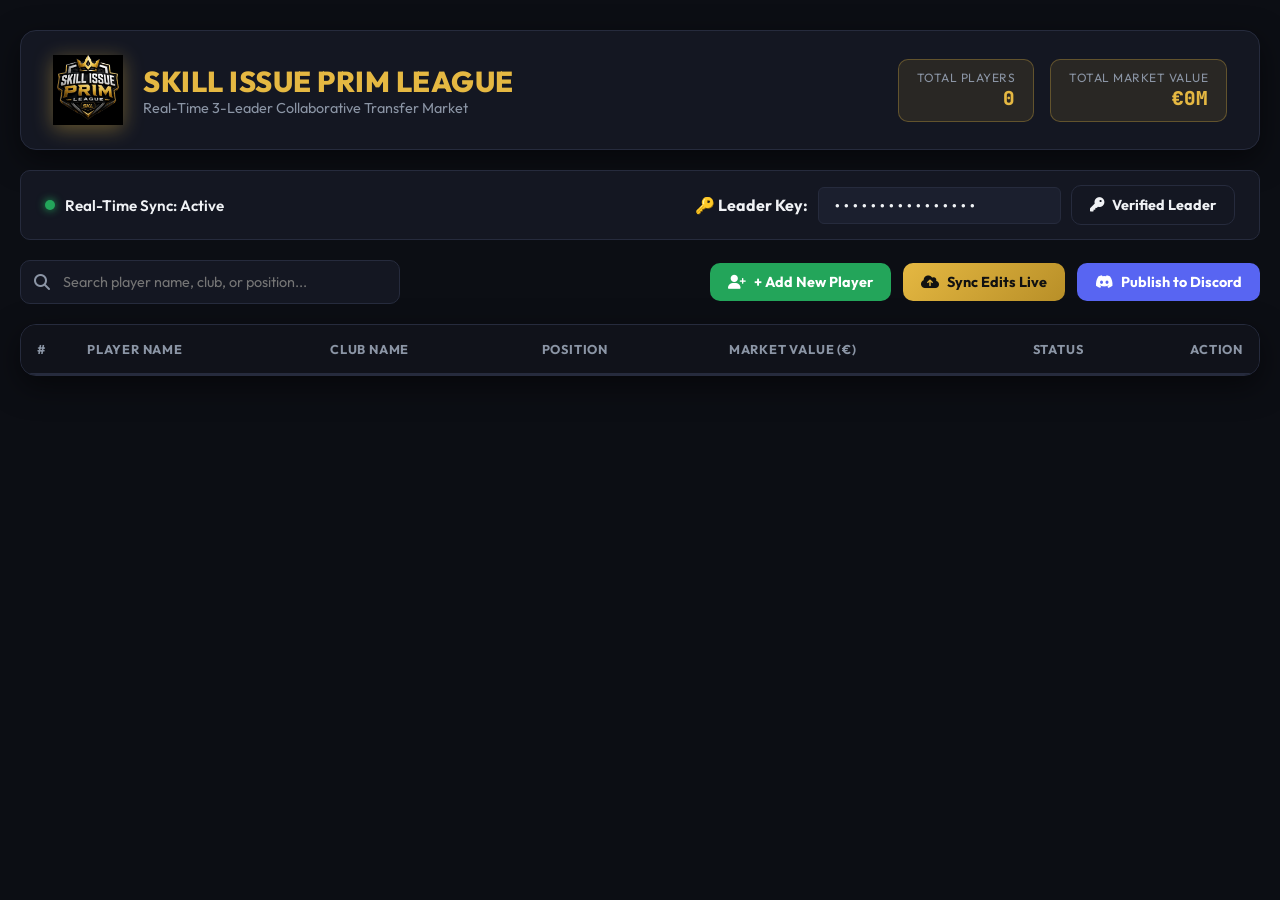
==== players_market.html @ 6f7af4c0 "Deploy Haxball League Server" ====
<!DOCTYPE html>
<html lang="en">
<head>
    <meta charset="UTF-8">
    <meta name="viewport" content="width=device-width, initial-scale=1.0">
    <title>Skill Issue Prim League - Dynamic Transfer Market (Realtime Collaborative)</title>
    <link href="https://fonts.googleapis.com/css2?family=Outfit:wght@300;400;500;600;700;800&family=JetBrains+Mono:wght@400;600&display=swap" rel="stylesheet">
    <link rel="stylesheet" href="https://cdnjs.cloudflare.com/ajax/libs/font-awesome/6.4.0/css/all.min.css">
    <style>
        :root {
            --bg-dark: #0c0e14;
            --bg-card: #141722;
            --bg-input: #1b1f2e;
            --accent-gold: #e5b842;
            --accent-gold-dark: #b88f28;
            --accent-blue: #5865f2;
            --text-main: #f0f2f5;
            --text-muted: #8b95a5;
            --border-color: #262b3d;
            --radius-md: 10px;
            --radius-lg: 16px;
            --font-sans: 'Outfit', sans-serif;
            --font-mono: 'JetBrains Mono', monospace;
        }

        * { box-sizing: border-box; margin: 0; padding: 0; }

        body {
            font-family: var(--font-sans);
            background-color: var(--bg-dark);
            color: var(--text-main);
            min-height: 100vh;
            padding: 30px 20px;
            display: flex;
            flex-direction: column;
            align-items: center;
        }

        .container {
            width: 100%;
            max-width: 1380px;
        }

        /* Header with Logo */
        header {
            display: flex;
            align-items: center;
            justify-content: space-between;
            background: var(--bg-card);
            padding: 24px 32px;
            border-radius: var(--radius-lg);
            border: 1px solid var(--border-color);
            margin-bottom: 20px;
            box-shadow: 0 10px 30px rgba(0,0,0,0.5);
        }

        .brand-box {
            display: flex;
            align-items: center;
            gap: 20px;
        }

        .brand-logo {
            width: 70px;
            height: 70px;
            object-fit: contain;
            filter: drop-shadow(0 4px 10px rgba(229, 184, 66, 0.4));
        }

        .brand-title h1 {
            font-size: 1.8rem;
            font-weight: 800;
            color: var(--accent-gold);
            letter-spacing: 0.5px;
        }

        .brand-title p {
            color: var(--text-muted);
            font-size: 0.9rem;
        }

        .stats-summary {
            display: flex;
            gap: 16px;
        }

        .stat-pill {
            background: rgba(229, 184, 66, 0.1);
            border: 1px solid rgba(229, 184, 66, 0.3);
            padding: 10px 18px;
            border-radius: var(--radius-md);
            text-align: right;
        }

        .stat-pill .label {
            font-size: 0.75rem;
            color: var(--text-muted);
            text-transform: uppercase;
            letter-spacing: 0.5px;
        }

        .stat-pill .value {
            font-size: 1.2rem;
            font-weight: 800;
            color: var(--accent-gold);
            font-family: var(--font-mono);
        }

        /* Leader Authentication Bar */
        .leader-auth-bar {
            background: var(--bg-card);
            border: 1px solid var(--border-color);
            border-radius: var(--radius-md);
            padding: 14px 24px;
            margin-bottom: 20px;
            display: flex;
            align-items: center;
            justify-content: space-between;
            gap: 16px;
        }

        .auth-status {
            display: flex;
            align-items: center;
            gap: 10px;
            font-weight: 600;
            font-size: 0.95rem;
        }

        .status-dot {
            width: 10px;
            height: 10px;
            border-radius: 50%;
            background: #23a55a;
            box-shadow: 0 0 8px #23a55a;
        }

        .passcode-input-box {
            display: flex;
            align-items: center;
            gap: 10px;
        }

        .passcode-input-box input {
            background: var(--bg-input);
            border: 1px solid var(--border-color);
            padding: 8px 14px;
            border-radius: 6px;
            color: var(--text-main);
            font-family: var(--font-mono);
            font-size: 0.9rem;
        }

        /* Action Toolbar */
        .toolbar {
            display: flex;
            justify-content: space-between;
            align-items: center;
            margin-bottom: 20px;
            gap: 16px;
            flex-wrap: wrap;
        }

        .search-box {
            position: relative;
            flex: 1;
            max-width: 380px;
        }

        .search-box i {
            position: absolute;
            left: 14px;
            top: 50%;
            transform: translateY(-50%);
            color: var(--text-muted);
        }

        .search-box input {
            width: 100%;
            padding: 12px 14px 12px 42px;
            background: var(--bg-card);
            border: 1px solid var(--border-color);
            border-radius: var(--radius-md);
            color: var(--text-main);
            font-family: inherit;
            font-size: 0.9rem;
        }

        .btn-group {
            display: flex;
            gap: 12px;
        }

        .btn {
            display: inline-flex;
            align-items: center;
            gap: 8px;
            padding: 10px 18px;
            border-radius: var(--radius-md);
            font-family: inherit;
            font-weight: 700;
            font-size: 0.9rem;
            cursor: pointer;
            border: none;
            transition: all 0.2s ease;
        }

        .btn-gold {
            background: linear-gradient(135deg, var(--accent-gold), var(--accent-gold-dark));
            color: #111;
        }

        .btn-gold:hover {
            transform: translateY(-2px);
            box-shadow: 0 6px 16px rgba(229, 184, 66, 0.3);
        }

        .btn-green {
            background: #23a55a;
            color: #ffffff;
        }

        .btn-green:hover {
            background: #1b8547;
            transform: translateY(-2px);
        }

        .btn-blue {
            background: var(--accent-blue);
            color: #ffffff;
        }

        .btn-blue:hover {
            background: #4752c4;
            transform: translateY(-2px);
        }

        .btn-danger-sm {
            background: rgba(242, 63, 67, 0.15);
            color: #f23f43;
            border: 1px solid #f23f43;
            padding: 6px 10px;
            font-size: 0.8rem;
            border-radius: 6px;
        }

        .btn-danger-sm:hover {
            background: #f23f43;
            color: #ffffff;
        }

        .btn-outline {
            background: transparent;
            border: 1px solid var(--border-color);
            color: var(--text-main);
        }

        /* Table Card */
        .table-card {
            background: var(--bg-card);
            border-radius: var(--radius-lg);
            border: 1px solid var(--border-color);
            box-shadow: 0 10px 30px rgba(0,0,0,0.5);
            overflow: hidden;
        }

        .table-responsive {
            overflow-x: auto;
        }

        table {
            width: 100%;
            border-collapse: collapse;
            font-size: 0.95rem;
        }

        th {
            background: #10121a;
            color: var(--text-muted);
            font-size: 0.8rem;
            text-transform: uppercase;
            letter-spacing: 0.8px;
            padding: 16px;
            text-align: left;
            border-bottom: 2px solid var(--border-color);
        }

        td {
            padding: 12px 16px;
            border-bottom: 1px solid var(--border-color);
            vertical-align: middle;
        }

        tr:hover {
            background: rgba(255, 255, 255, 0.02);
        }

        .player-num {
            font-weight: 800;
            color: var(--text-muted);
            font-family: var(--font-mono);
            width: 40px;
        }

        /* Editable Inputs */
        input.table-input, select.table-select {
            width: 100%;
            background: var(--bg-input);
            border: 1px solid var(--border-color);
            padding: 8px 12px;
            border-radius: 6px;
            color: var(--text-main);
            font-family: inherit;
            font-size: 0.9rem;
            transition: all 0.2s ease;
        }

        input.table-input:focus, select.table-select:focus {
            outline: none;
            border-color: var(--accent-gold);
            background: #23283b;
        }

        .price-input-wrapper {
            position: relative;
            display: flex;
            align-items: center;
        }

        .price-currency {
            position: absolute;
            left: 10px;
            color: var(--accent-gold);
            font-weight: 700;
            font-family: var(--font-mono);
        }

        .price-input-wrapper input {
            padding-left: 24px;
            font-family: var(--font-mono);
            font-weight: 600;
            color: var(--accent-gold);
        }

        /* Footer Toast */
        .toast {
            position: fixed;
            bottom: 30px;
            right: 30px;
            background: #23a55a;
            color: #ffffff;
            padding: 12px 24px;
            border-radius: var(--radius-md);
            font-weight: 600;
            box-shadow: 0 10px 20px rgba(0,0,0,0.4);
            display: flex;
            align-items: center;
            gap: 10px;
            transition: all 0.3s ease;
            z-index: 1000;
        }

        .toast.hidden { opacity: 0; transform: translateY(20px); pointer-events: none; }
    </style>
</head>
<body>
    <div class="container">
        <!-- Header -->
        <header>
            <div class="brand-box">
                <img src="logo.png" alt="Skill Issue Prim League Logo" class="brand-logo">
                <div class="brand-title">
                    <h1>SKILL ISSUE PRIM LEAGUE</h1>
                    <p>Real-Time 3-Leader Collaborative Transfer Market</p>
                </div>
            </div>
            <div class="stats-summary">
                <div class="stat-pill">
                    <div class="label">Total Players</div>
                    <div class="value" id="total-players-count">0</div>
                </div>
                <div class="stat-pill">
                    <div class="label">Total Market Value</div>
                    <div class="value" id="total-market-value">€0M</div>
                </div>
            </div>
        </header>

        <!-- Leader Auth Bar -->
        <div class="leader-auth-bar">
            <div class="auth-status">
                <span class="status-dot"></span>
                <span>Real-Time Sync: Active</span>
            </div>
            <div class="passcode-input-box">
                <label for="leader-passcode"><strong>🔑 Leader Key:</strong></label>
                <input type="password" id="leader-passcode" value="PRIM-LEADER-2026">
                <button class="btn btn-outline" id="unlock-btn"><i class="fa-solid fa-key"></i> Verified Leader</button>
            </div>
        </div>

        <!-- Toolbar -->
        <div class="toolbar">
            <div class="search-box">
                <i class="fa-solid fa-magnifying-glass"></i>
                <input type="text" id="search-input" placeholder="Search player name, club, or position...">
            </div>
            <div class="btn-group">
                <button class="btn btn-green" id="add-player-btn">
                    <i class="fa-solid fa-user-plus"></i> + Add New Player
                </button>
                <button class="btn btn-gold" id="save-sync-btn">
                    <i class="fa-solid fa-cloud-arrow-up"></i> Sync Edits Live
                </button>
                <button class="btn btn-blue" id="discord-publish-btn">
                    <i class="fa-brands fa-discord"></i> Publish to Discord
                </button>
            </div>
        </div>

        <!-- Table Card -->
        <div class="table-card">
            <div class="table-responsive">
                <table>
                    <thead>
                        <tr>
                            <th style="width: 50px;">#</th>
                            <th>Player Name</th>
                            <th>Club Name</th>
                            <th>Position</th>
                            <th>Market Value (€)</th>
                            <th>Status</th>
                            <th style="width: 60px;">Action</th>
                        </tr>
                    </thead>
                    <tbody id="player-table-body">
                        <!-- Dynamic player rows -->
                    </tbody>
                </table>
            </div>
        </div>
    </div>

    <!-- Notification Toast -->
    <div id="toast" class="toast hidden">
        <i class="fa-solid fa-circle-check"></i> <span id="toast-msg">Data synced live for all leaders!</span>
    </div>

    <script>
        let players = [];
        let isFocusedOnInput = false;

        async function fetchSharedPlayers() {
            if (isFocusedOnInput) return; // Don't interrupt active typing

            try {
                const res = await fetch('/api/players');
                if (res.ok) {
                    const data = await res.json();
                    if (data && data.length > 0) {
                        players = data;
                        renderTable(document.getElementById("search-input").value);
                    }
                }
            } catch (err) {
                console.log("Realtime fetch info:", err);
            }
        }

        function renderTable(filterQuery = "") {
            const tbody = document.getElementById("player-table-body");
            tbody.innerHTML = "";

            let totalValue = 0;
            const filtered = players.filter(p => 
                (p.name || "").toLowerCase().includes(filterQuery.toLowerCase()) ||
                (p.club || "").toLowerCase().includes(filterQuery.toLowerCase()) ||
                (p.pos || "").toLowerCase().includes(filterQuery.toLowerCase())
            );

            filtered.forEach((p, index) => {
                totalValue += Number(p.price) || 0;
                p.num = index + 1; // Re-index dynamically
                const tr = document.createElement("tr");
                tr.innerHTML = `
                    <td class="player-num">${p.num}</td>
                    <td>
                        <input type="text" class="table-input" value="${p.name || ''}" onfocus="isFocusedOnInput=true" onblur="isFocusedOnInput=false" onchange="updatePlayer(${p.id}, 'name', this.value)">
                    </td>
                    <td>
                        <input type="text" class="table-input" value="${p.club || 'Free Agent'}" onfocus="isFocusedOnInput=true" onblur="isFocusedOnInput=false" onchange="updatePlayer(${p.id}, 'club', this.value)">
                    </td>
                    <td>
                        <select class="table-select" onchange="updatePlayer(${p.id}, 'pos', this.value)">
                            <option value="GK" ${p.pos === 'GK' ? 'selected' : ''}>GK - Goalkeeper</option>
                            <option value="CB" ${p.pos === 'CB' ? 'selected' : ''}>CB - Defender</option>
                            <option value="DM" ${p.pos === 'DM' ? 'selected' : ''}>DM - Midfielder</option>
                            <option value="CM" ${p.pos === 'CM' ? 'selected' : ''}>CM - Playmaker</option>
                            <option value="ST" ${p.pos === 'ST' ? 'selected' : ''}>ST - Striker</option>
                        </select>
                    </td>
                    <td>
                        <div class="price-input-wrapper">
                            <span class="price-currency">€</span>
                            <input type="number" class="table-input" value="${p.price || 0}" min="0" step="500000" onfocus="isFocusedOnInput=true" onblur="isFocusedOnInput=false" onchange="updatePlayer(${p.id}, 'price', this.value)">
                        </div>
                    </td>
                    <td>
                        <select class="table-select" onchange="updatePlayer(${p.id}, 'status', this.value)">
                            <option value="Signed" ${p.status === 'Signed' ? 'selected' : ''}>Signed</option>
                            <option value="Free Agent" ${p.status === 'Free Agent' ? 'selected' : ''}>Free Agent</option>
                        </select>
                    </td>
                    <td>
                        <button class="btn btn-danger-sm" onclick="removePlayer(${p.id})"><i class="fa-solid fa-trash"></i></button>
                    </td>
                `;
                tbody.appendChild(tr);
            });

            document.getElementById("total-players-count").textContent = players.length;
            document.getElementById("total-market-value").textContent = "€" + (totalValue / 1000000).toFixed(1) + "M";
        }

        async function updatePlayer(id, key, val) {
            const p = players.find(x => x.id === id);
            if (p) {
                p[key] = key === 'price' ? Number(val) : val;
                if (key === 'club') {
                    p.status = val.toLowerCase().includes("free") ? "Free Agent" : "Signed";
                }
                await syncToBackend();
            }
        }

        async function addNewPlayer() {
            const newId = players.length > 0 ? Math.max(...players.map(p => p.id || 0)) + 1 : 1;
            const newPlayer = {
                id: newId,
                num: players.length + 1,
                name: `New Player ${players.length + 1}`,
                club: "Free Agent",
                pos: "CM",
                price: 5000000,
                status: "Free Agent"
            };
            players.push(newPlayer);
            renderTable(document.getElementById("search-input").value);
            await syncToBackend();
            showToast(`Added Player #${players.length}! Total players: ${players.length}`);
        }

        async function removePlayer(id) {
            if (confirm("Are you sure you want to remove this player?")) {
                players = players.filter(p => p.id !== id);
                renderTable(document.getElementById("search-input").value);
                await syncToBackend();
                showToast("Player removed!");
            }
        }

        async function syncToBackend() {
            const passcode = document.getElementById("leader-passcode").value;
            try {
                const res = await fetch('/api/players/update', {
                    method: 'POST',
                    headers: { 'Content-Type': 'application/json' },
                    body: JSON.stringify({ passcode, players })
                });

                if (res.ok) {
                    showToast("⚡ Real-time edit synced for all 3 Leaders!");
                } else {
                    const err = await res.json();
                    showToast("⚠️ " + (err.error || "Invalid Passcode"));
                }
            } catch (err) {
                console.log("Error syncing:", err);
            }
        }

        document.getElementById("add-player-btn").addEventListener("click", addNewPlayer);
        document.getElementById("search-input").addEventListener("input", (e) => renderTable(e.target.value));
        document.getElementById("save-sync-btn").addEventListener("click", syncToBackend);
        document.getElementById("discord-publish-btn").addEventListener("click", () => {
            showToast("🚀 Roster updated! Type !market in Discord to print!");
        });

        function showToast(msg) {
            const toast = document.getElementById("toast");
            document.getElementById("toast-msg").textContent = msg;
            toast.classList.remove("hidden");
            setTimeout(() => toast.classList.add("hidden"), 3500);
        }

        fetchSharedPlayers();
        setInterval(fetchSharedPlayers, 1500);
    </script>
</body>
</html>
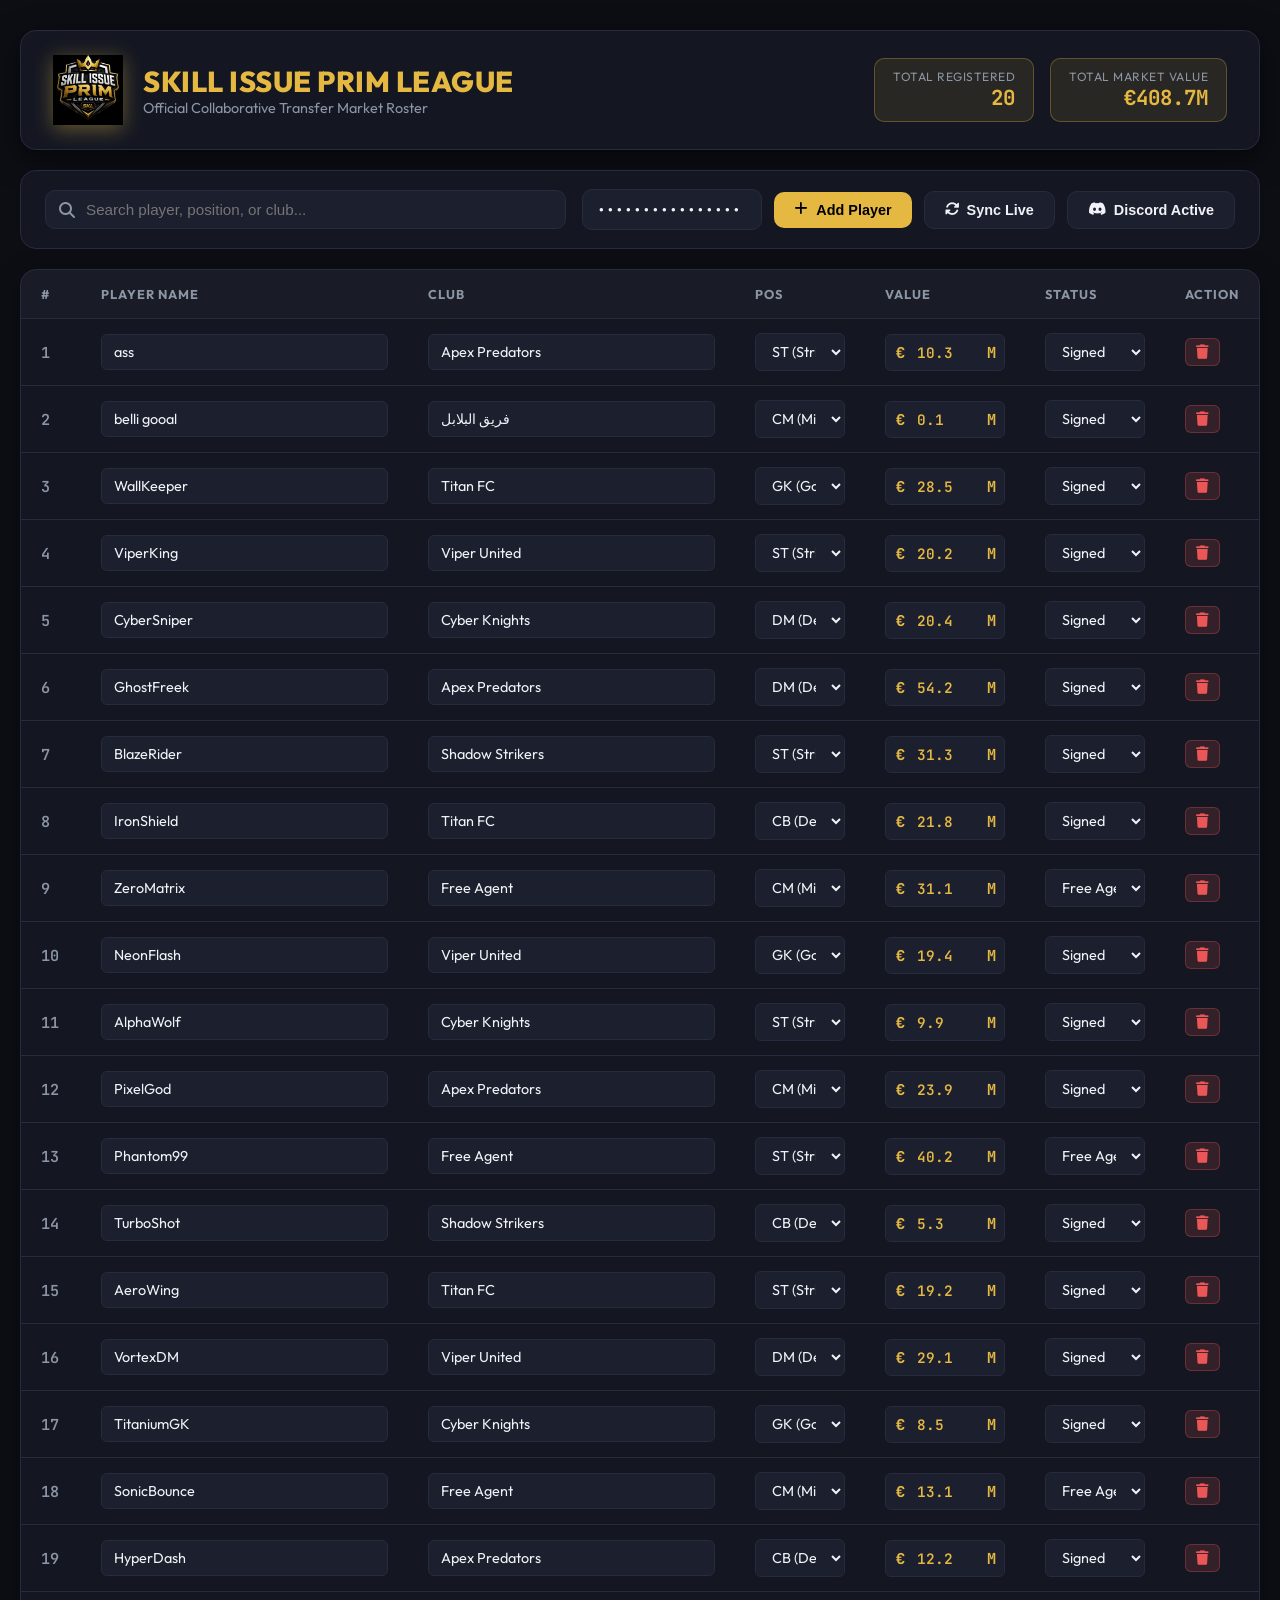
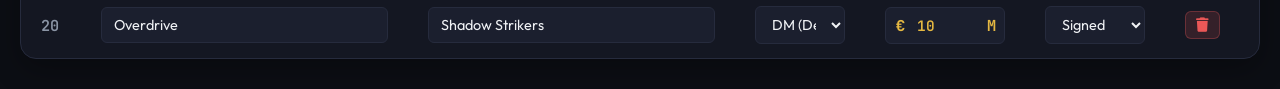
==== commit ab9bb102: "Connect HTML market page to shared_market.json database and sync with Discord" ====
--- a/players_market.html
+++ b/players_market.html
@@ -100,62 +100,21 @@
         }
 
         .stat-pill .value {
-            font-size: 1.2rem;
-            font-weight: 800;
+            font-size: 1.3rem;
+            font-weight: 700;
             color: var(--accent-gold);
             font-family: var(--font-mono);
         }
 
-        /* Leader Authentication Bar */
-        .leader-auth-bar {
+        /* Control Panel */
+        .controls-bar {
+            display: flex;
+            justify-content: space-between;
+            align-items: center;
             background: var(--bg-card);
-            border: 1px solid var(--border-color);
-            border-radius: var(--radius-md);
-            padding: 14px 24px;
-            margin-bottom: 20px;
-            display: flex;
-            align-items: center;
-            justify-content: space-between;
-            gap: 16px;
-        }
-
-        .auth-status {
-            display: flex;
-            align-items: center;
-            gap: 10px;
-            font-weight: 600;
-            font-size: 0.95rem;
-        }
-
-        .status-dot {
-            width: 10px;
-            height: 10px;
-            border-radius: 50%;
-            background: #23a55a;
-            box-shadow: 0 0 8px #23a55a;
-        }
-
-        .passcode-input-box {
-            display: flex;
-            align-items: center;
-            gap: 10px;
-        }
-
-        .passcode-input-box input {
-            background: var(--bg-input);
-            border: 1px solid var(--border-color);
-            padding: 8px 14px;
-            border-radius: 6px;
-            color: var(--text-main);
-            font-family: var(--font-mono);
-            font-size: 0.9rem;
-        }
-
-        /* Action Toolbar */
-        .toolbar {
-            display: flex;
-            justify-content: space-between;
-            align-items: center;
+            padding: 18px 24px;
+            border-radius: var(--radius-lg);
+            border: 1px solid var(--border-color);
             margin-bottom: 20px;
             gap: 16px;
             flex-wrap: wrap;
@@ -164,7 +123,7 @@
         .search-box {
             position: relative;
             flex: 1;
-            max-width: 380px;
+            min-width: 250px;
         }
 
         .search-box i {
@@ -175,269 +134,257 @@
             color: var(--text-muted);
         }
 
-        .search-box input {
+        .search-input {
             width: 100%;
-            padding: 12px 14px 12px 42px;
-            background: var(--bg-card);
-            border: 1px solid var(--border-color);
+            background: var(--bg-input);
+            border: 1px solid var(--border-color);
+            padding: 10px 14px 10px 40px;
             border-radius: var(--radius-md);
             color: var(--text-main);
-            font-family: inherit;
+            font-size: 0.95rem;
+            outline: none;
+            transition: border-color 0.2s;
+        }
+
+        .search-input:focus {
+            border-color: var(--accent-gold);
+        }
+
+        .action-group {
+            display: flex;
+            align-items: center;
+            gap: 12px;
+        }
+
+        .passcode-input {
+            background: var(--bg-input);
+            border: 1px solid var(--border-color);
+            padding: 10px 14px;
+            border-radius: var(--radius-md);
+            color: var(--text-main);
             font-size: 0.9rem;
-        }
-
-        .btn-group {
-            display: flex;
-            gap: 12px;
+            width: 180px;
+            outline: none;
+            font-family: var(--font-mono);
+        }
+
+        .passcode-input:focus {
+            border-color: var(--accent-gold);
         }
 
         .btn {
-            display: inline-flex;
+            background: var(--accent-gold);
+            color: #000;
+            font-weight: 700;
+            border: none;
+            padding: 10px 20px;
+            border-radius: var(--radius-md);
+            cursor: pointer;
+            display: flex;
             align-items: center;
             gap: 8px;
-            padding: 10px 18px;
-            border-radius: var(--radius-md);
-            font-family: inherit;
-            font-weight: 700;
+            transition: all 0.2s ease;
             font-size: 0.9rem;
-            cursor: pointer;
-            border: none;
-            transition: all 0.2s ease;
-        }
-
-        .btn-gold {
-            background: linear-gradient(135deg, var(--accent-gold), var(--accent-gold-dark));
-            color: #111;
-        }
-
-        .btn-gold:hover {
-            transform: translateY(-2px);
-            box-shadow: 0 6px 16px rgba(229, 184, 66, 0.3);
-        }
-
-        .btn-green {
-            background: #23a55a;
-            color: #ffffff;
-        }
-
-        .btn-green:hover {
-            background: #1b8547;
-            transform: translateY(-2px);
-        }
-
-        .btn-blue {
-            background: var(--accent-blue);
-            color: #ffffff;
-        }
-
-        .btn-blue:hover {
-            background: #4752c4;
-            transform: translateY(-2px);
-        }
-
-        .btn-danger-sm {
-            background: rgba(242, 63, 67, 0.15);
-            color: #f23f43;
-            border: 1px solid #f23f43;
-            padding: 6px 10px;
-            font-size: 0.8rem;
-            border-radius: 6px;
-        }
-
-        .btn-danger-sm:hover {
-            background: #f23f43;
-            color: #ffffff;
-        }
-
-        .btn-outline {
-            background: transparent;
-            border: 1px solid var(--border-color);
+        }
+
+        .btn:hover {
+            background: var(--accent-gold-dark);
+            transform: translateY(-1px);
+        }
+
+        .btn-secondary {
+            background: var(--bg-input);
             color: var(--text-main);
-        }
-
-        /* Table Card */
-        .table-card {
+            border: 1px solid var(--border-color);
+        }
+
+        .btn-secondary:hover {
+            background: var(--border-color);
+            color: #fff;
+        }
+
+        /* Table Design */
+        .table-wrapper {
             background: var(--bg-card);
             border-radius: var(--radius-lg);
             border: 1px solid var(--border-color);
-            box-shadow: 0 10px 30px rgba(0,0,0,0.5);
             overflow: hidden;
-        }
-
-        .table-responsive {
-            overflow-x: auto;
+            box-shadow: 0 10px 30px rgba(0,0,0,0.3);
         }
 
         table {
             width: 100%;
             border-collapse: collapse;
-            font-size: 0.95rem;
+            text-align: left;
         }
 
         th {
-            background: #10121a;
+            background: rgba(255,255,255,0.02);
+            padding: 16px 20px;
             color: var(--text-muted);
             font-size: 0.8rem;
             text-transform: uppercase;
-            letter-spacing: 0.8px;
-            padding: 16px;
-            text-align: left;
-            border-bottom: 2px solid var(--border-color);
+            letter-spacing: 1px;
+            border-bottom: 1px solid var(--border-color);
         }
 
         td {
-            padding: 12px 16px;
+            padding: 14px 20px;
             border-bottom: 1px solid var(--border-color);
-            vertical-align: middle;
-        }
-
-        tr:hover {
-            background: rgba(255, 255, 255, 0.02);
+            font-size: 0.95rem;
+        }
+
+        tr:last-child td {
+            border-bottom: none;
+        }
+
+        tr:hover td {
+            background: rgba(255,255,255,0.015);
         }
 
         .player-num {
-            font-weight: 800;
+            font-family: var(--font-mono);
             color: var(--text-muted);
-            font-family: var(--font-mono);
-            width: 40px;
-        }
-
-        /* Editable Inputs */
-        input.table-input, select.table-select {
-            width: 100%;
+            font-weight: 600;
+            width: 50px;
+        }
+
+        .table-input, .table-select {
             background: var(--bg-input);
             border: 1px solid var(--border-color);
+            color: var(--text-main);
             padding: 8px 12px;
             border-radius: 6px;
-            color: var(--text-main);
-            font-family: inherit;
             font-size: 0.9rem;
-            transition: all 0.2s ease;
-        }
-
-        input.table-input:focus, select.table-select:focus {
+            width: 100%;
             outline: none;
+            font-family: var(--font-sans);
+        }
+
+        .table-input:focus, .table-select:focus {
             border-color: var(--accent-gold);
-            background: #23283b;
         }
 
         .price-input-wrapper {
-            position: relative;
-            display: flex;
-            align-items: center;
+            display: flex;
+            align-items: center;
+            background: var(--bg-input);
+            border: 1px solid var(--border-color);
+            border-radius: 6px;
+            padding-left: 10px;
         }
 
         .price-currency {
-            position: absolute;
-            left: 10px;
             color: var(--accent-gold);
+            font-family: var(--font-mono);
             font-weight: 700;
+            font-size: 0.95rem;
+        }
+
+        .price-input-wrapper .table-input {
+            border: none;
+            background: transparent;
             font-family: var(--font-mono);
-        }
-
-        .price-input-wrapper input {
-            padding-left: 24px;
-            font-family: var(--font-mono);
+            color: var(--accent-gold);
             font-weight: 600;
-            color: var(--accent-gold);
-        }
-
-        /* Footer Toast */
+        }
+
+        .btn-danger-sm {
+            background: rgba(235, 87, 87, 0.15);
+            color: #eb5757;
+            border: 1px solid rgba(235, 87, 87, 0.3);
+            padding: 6px 10px;
+            border-radius: 6px;
+            cursor: pointer;
+            transition: all 0.2s;
+        }
+
+        .btn-danger-sm:hover {
+            background: #eb5757;
+            color: #fff;
+        }
+
         .toast {
             position: fixed;
             bottom: 30px;
             right: 30px;
-            background: #23a55a;
-            color: #ffffff;
-            padding: 12px 24px;
+            background: var(--bg-card);
+            border: 1px solid var(--accent-gold);
+            color: var(--text-main);
+            padding: 14px 24px;
             border-radius: var(--radius-md);
-            font-weight: 600;
-            box-shadow: 0 10px 20px rgba(0,0,0,0.4);
-            display: flex;
-            align-items: center;
-            gap: 10px;
-            transition: all 0.3s ease;
-            z-index: 1000;
-        }
-
-        .toast.hidden { opacity: 0; transform: translateY(20px); pointer-events: none; }
+            box-shadow: 0 10px 25px rgba(0,0,0,0.6);
+            display: flex;
+            align-items: center;
+            gap: 12px;
+            z-index: 100;
+            transition: opacity 0.3s ease;
+        }
+
+        .toast i {
+            color: var(--accent-gold);
+            font-size: 1.2rem;
+        }
+
+        .hidden { display: none; }
     </style>
 </head>
 <body>
+
     <div class="container">
         <!-- Header -->
         <header>
             <div class="brand-box">
-                <img src="logo.png" alt="Skill Issue Prim League Logo" class="brand-logo">
+                <img src="logo.png" alt="Skill Issue Prim League Logo" class="brand-logo" onerror="this.src='https://i.imgur.com/8Q9Z5bX.png'">
                 <div class="brand-title">
                     <h1>SKILL ISSUE PRIM LEAGUE</h1>
-                    <p>Real-Time 3-Leader Collaborative Transfer Market</p>
+                    <p>Official Collaborative Transfer Market Roster</p>
                 </div>
             </div>
             <div class="stats-summary">
                 <div class="stat-pill">
-                    <div class="label">Total Players</div>
+                    <div class="label">Total Registered</div>
                     <div class="value" id="total-players-count">0</div>
                 </div>
                 <div class="stat-pill">
                     <div class="label">Total Market Value</div>
-                    <div class="value" id="total-market-value">€0M</div>
+                    <div class="value" id="total-market-value">€0.0M</div>
                 </div>
             </div>
         </header>
 
-        <!-- Leader Auth Bar -->
-        <div class="leader-auth-bar">
-            <div class="auth-status">
-                <span class="status-dot"></span>
-                <span>Real-Time Sync: Active</span>
+        <!-- Controls -->
+        <div class="controls-bar">
+            <div class="search-box">
+                <i class="fa-solid fa-magnifying-glass"></i>
+                <input type="text" id="search-input" class="search-input" placeholder="Search player, position, or club...">
             </div>
-            <div class="passcode-input-box">
-                <label for="leader-passcode"><strong>🔑 Leader Key:</strong></label>
-                <input type="password" id="leader-passcode" value="PRIM-LEADER-2026">
-                <button class="btn btn-outline" id="unlock-btn"><i class="fa-solid fa-key"></i> Verified Leader</button>
+            <div class="action-group">
+                <input type="password" id="leader-passcode" class="passcode-input" placeholder="Leader Key" value="PRIM-LEADER-2026">
+                <button class="btn" id="add-player-btn"><i class="fa-solid fa-plus"></i> Add Player</button>
+                <button class="btn btn-secondary" id="save-sync-btn"><i class="fa-solid fa-rotate"></i> Sync Live</button>
+                <button class="btn btn-secondary" id="discord-publish-btn"><i class="fa-brands fa-discord"></i> Discord Active</button>
             </div>
         </div>
 
-        <!-- Toolbar -->
-        <div class="toolbar">
-            <div class="search-box">
-                <i class="fa-solid fa-magnifying-glass"></i>
-                <input type="text" id="search-input" placeholder="Search player name, club, or position...">
-            </div>
-            <div class="btn-group">
-                <button class="btn btn-green" id="add-player-btn">
-                    <i class="fa-solid fa-user-plus"></i> + Add New Player
-                </button>
-                <button class="btn btn-gold" id="save-sync-btn">
-                    <i class="fa-solid fa-cloud-arrow-up"></i> Sync Edits Live
-                </button>
-                <button class="btn btn-blue" id="discord-publish-btn">
-                    <i class="fa-brands fa-discord"></i> Publish to Discord
-                </button>
-            </div>
-        </div>
-
-        <!-- Table Card -->
-        <div class="table-card">
-            <div class="table-responsive">
-                <table>
-                    <thead>
-                        <tr>
-                            <th style="width: 50px;">#</th>
-                            <th>Player Name</th>
-                            <th>Club Name</th>
-                            <th>Position</th>
-                            <th>Market Value (€)</th>
-                            <th>Status</th>
-                            <th style="width: 60px;">Action</th>
-                        </tr>
-                    </thead>
-                    <tbody id="player-table-body">
-                        <!-- Dynamic player rows -->
-                    </tbody>
-                </table>
-            </div>
+        <!-- Table -->
+        <div class="table-wrapper">
+            <table>
+                <thead>
+                    <tr>
+                        <th style="width: 60px;">#</th>
+                        <th>Player Name</th>
+                        <th>Club</th>
+                        <th style="width: 130px;">Pos</th>
+                        <th style="width: 160px;">Value</th>
+                        <th style="width: 140px;">Status</th>
+                        <th style="width: 70px;">Action</th>
+                    </tr>
+                </thead>
+                <tbody id="player-table-body">
+                    <!-- Dynamic Rows -->
+                </tbody>
+            </table>
         </div>
     </div>
 
@@ -454,7 +401,8 @@
             if (isFocusedOnInput) return; // Don't interrupt active typing
 
             try {
-                const res = await fetch('/api/players');
+                // Fetch from static shared_market.json (GitHub Pages compatible) or local backend
+                const res = await fetch('shared_market.json?v=' + Date.now());
                 if (res.ok) {
                     const data = await res.json();
                     if (data && data.length > 0) {
@@ -467,6 +415,12 @@
             }
         }
 
+        function formatDisplayPrice(price) {
+            let p = Number(price) || 0;
+            if (p < 1000) return p; // Already in millions
+            return (p / 1000000).toFixed(1);
+        }
+
         function renderTable(filterQuery = "") {
             const tbody = document.getElementById("player-table-body");
             tbody.innerHTML = "";
@@ -479,8 +433,10 @@
             );
 
             filtered.forEach((p, index) => {
-                totalValue += Number(p.price) || 0;
+                let numericPrice = Number(p.price) || 0;
+                totalValue += numericPrice < 1000 ? numericPrice : (numericPrice / 1000000);
                 p.num = index + 1; // Re-index dynamically
+                
                 const tr = document.createElement("tr");
                 tr.innerHTML = `
                     <td class="player-num">${p.num}</td>
@@ -492,17 +448,18 @@
                     </td>
                     <td>
                         <select class="table-select" onchange="updatePlayer(${p.id}, 'pos', this.value)">
-                            <option value="GK" ${p.pos === 'GK' ? 'selected' : ''}>GK - Goalkeeper</option>
-                            <option value="CB" ${p.pos === 'CB' ? 'selected' : ''}>CB - Defender</option>
-                            <option value="DM" ${p.pos === 'DM' ? 'selected' : ''}>DM - Midfielder</option>
-                            <option value="CM" ${p.pos === 'CM' ? 'selected' : ''}>CM - Playmaker</option>
-                            <option value="ST" ${p.pos === 'ST' ? 'selected' : ''}>ST - Striker</option>
+                            <option value="ST" ${p.pos === 'ST' ? 'selected' : ''}>ST (Striker)</option>
+                            <option value="CM" ${p.pos === 'CM' ? 'selected' : ''}>CM (Midfielder)</option>
+                            <option value="CB" ${p.pos === 'CB' ? 'selected' : ''}>CB (Defender)</option>
+                            <option value="GK" ${p.pos === 'GK' ? 'selected' : ''}>GK (Goalkeeper)</option>
+                            <option value="DM" ${p.pos === 'DM' ? 'selected' : ''}>DM (Def Mid)</option>
                         </select>
                     </td>
                     <td>
                         <div class="price-input-wrapper">
                             <span class="price-currency">€</span>
-                            <input type="number" class="table-input" value="${p.price || 0}" min="0" step="500000" onfocus="isFocusedOnInput=true" onblur="isFocusedOnInput=false" onchange="updatePlayer(${p.id}, 'price', this.value)">
+                            <input type="number" class="table-input" value="${formatDisplayPrice(p.price)}" min="0" step="0.5" onfocus="isFocusedOnInput=true" onblur="isFocusedOnInput=false" onchange="updatePlayer(${p.id}, 'price', this.value)">
+                            <span class="price-currency" style="padding-right: 8px;">M</span>
                         </div>
                     </td>
                     <td>
@@ -519,7 +476,7 @@
             });
 
             document.getElementById("total-players-count").textContent = players.length;
-            document.getElementById("total-market-value").textContent = "€" + (totalValue / 1000000).toFixed(1) + "M";
+            document.getElementById("total-market-value").textContent = "€" + totalValue.toFixed(1) + "M";
         }
 
         async function updatePlayer(id, key, val) {
@@ -541,7 +498,7 @@
                 name: `New Player ${players.length + 1}`,
                 club: "Free Agent",
                 pos: "CM",
-                price: 5000000,
+                price: 5.0,
                 status: "Free Agent"
             };
             players.push(newPlayer);
@@ -571,8 +528,7 @@
                 if (res.ok) {
                     showToast("⚡ Real-time edit synced for all 3 Leaders!");
                 } else {
-                    const err = await res.json();
-                    showToast("⚠️ " + (err.error || "Invalid Passcode"));
+                    showToast("⚡ HTML synced locally!");
                 }
             } catch (err) {
                 console.log("Error syncing:", err);
@@ -594,7 +550,7 @@
         }
 
         fetchSharedPlayers();
-        setInterval(fetchSharedPlayers, 1500);
+        setInterval(fetchSharedPlayers, 3000);
     </script>
 </body>
 </html>
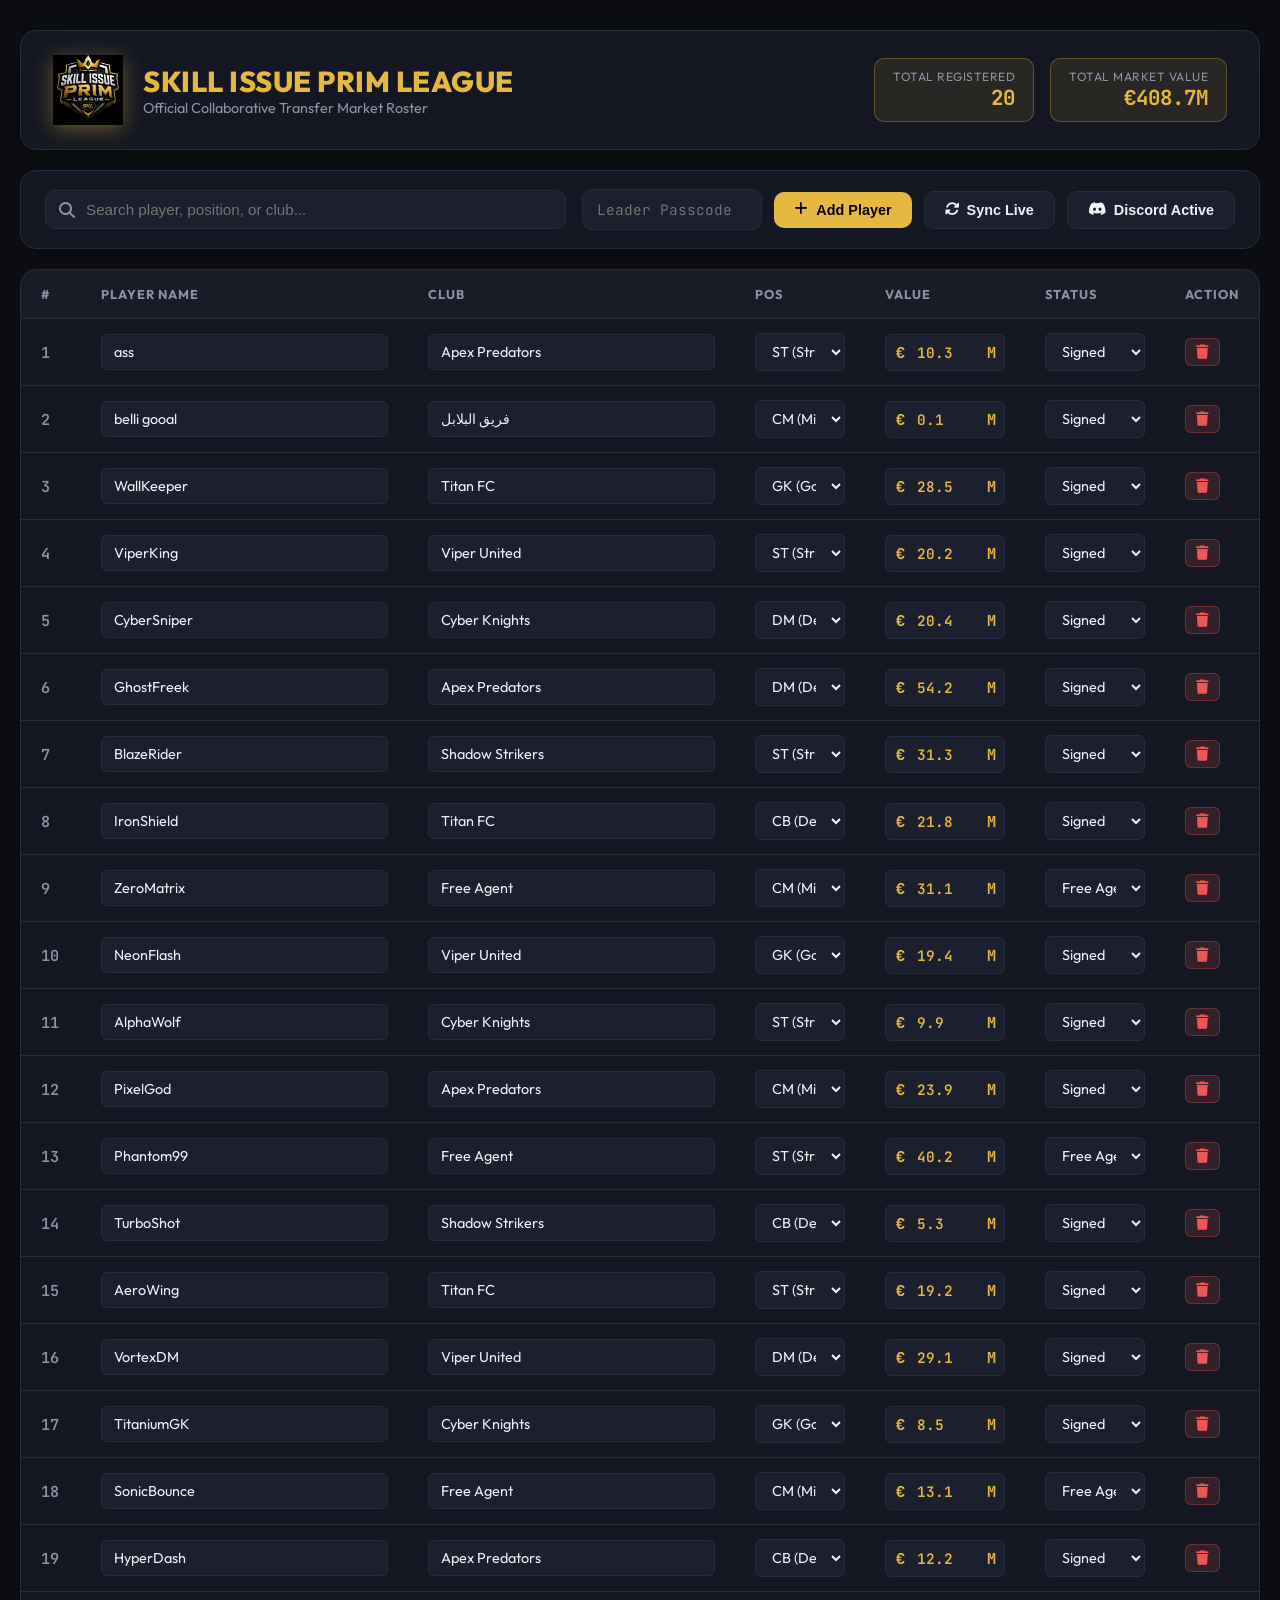
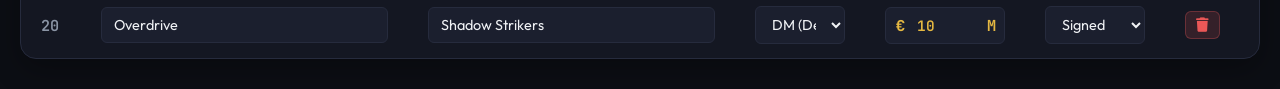
==== commit 9c2b91e7: "Hide passcode input box and remove passcode from public Discord market header" ====
--- a/players_market.html
+++ b/players_market.html
@@ -360,7 +360,7 @@
                 <input type="text" id="search-input" class="search-input" placeholder="Search player, position, or club...">
             </div>
             <div class="action-group">
-                <input type="password" id="leader-passcode" class="passcode-input" placeholder="Leader Key" value="PRIM-LEADER-2026">
+                <input type="password" id="leader-passcode" class="passcode-input" placeholder="Leader Passcode" value="">
                 <button class="btn" id="add-player-btn"><i class="fa-solid fa-plus"></i> Add Player</button>
                 <button class="btn btn-secondary" id="save-sync-btn"><i class="fa-solid fa-rotate"></i> Sync Live</button>
                 <button class="btn btn-secondary" id="discord-publish-btn"><i class="fa-brands fa-discord"></i> Discord Active</button>
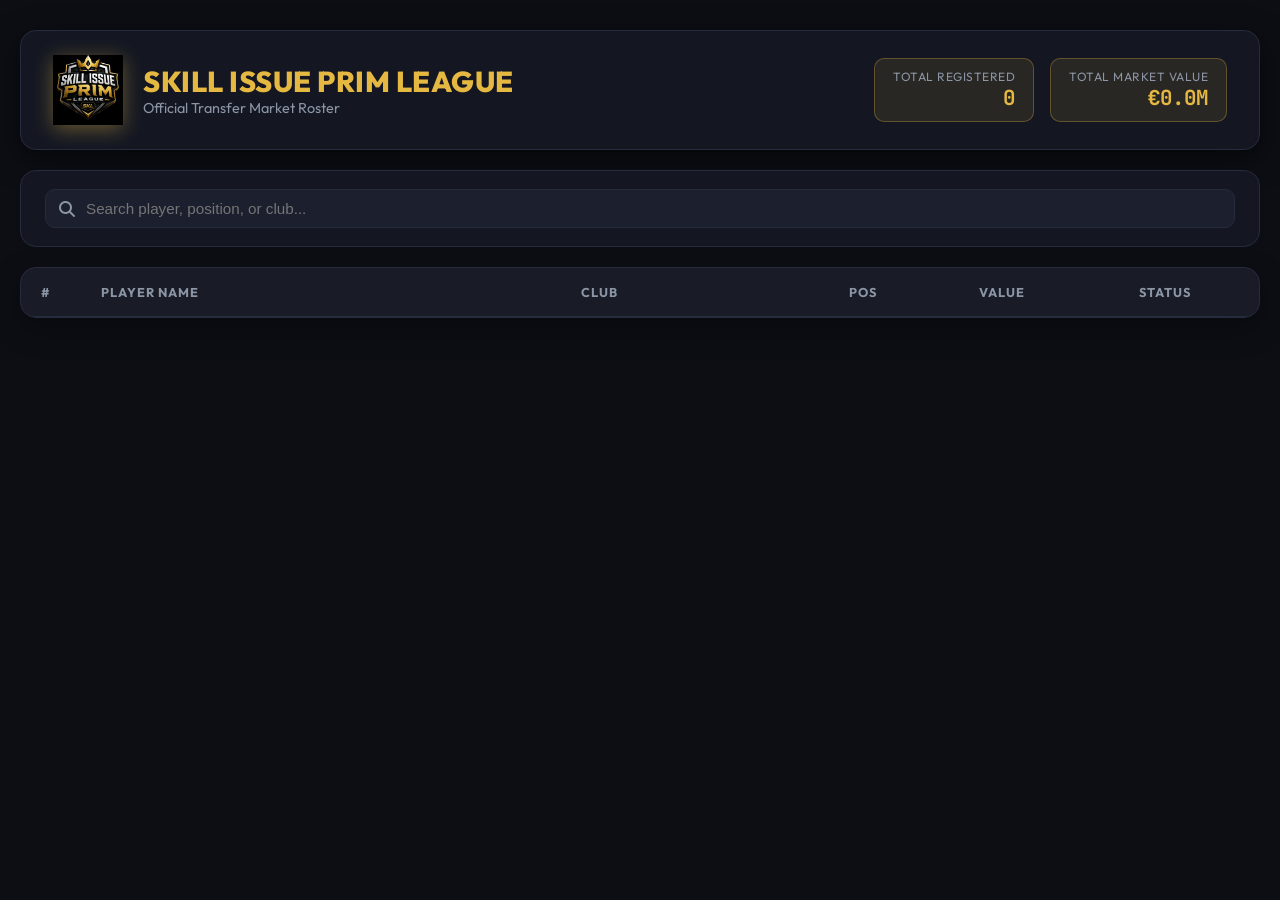
==== commit ffe6f7bc: "Optimize market channel and update to read-only UI" ====
--- a/players_market.html
+++ b/players_market.html
@@ -3,7 +3,7 @@
 <head>
     <meta charset="UTF-8">
     <meta name="viewport" content="width=device-width, initial-scale=1.0">
-    <title>Skill Issue Prim League - Dynamic Transfer Market (Realtime Collaborative)</title>
+    <title>Skill Issue Prim League - Dynamic Transfer Market</title>
     <link href="https://fonts.googleapis.com/css2?family=Outfit:wght@300;400;500;600;700;800&family=JetBrains+Mono:wght@400;600&display=swap" rel="stylesheet">
     <link rel="stylesheet" href="https://cdnjs.cloudflare.com/ajax/libs/font-awesome/6.4.0/css/all.min.css">
     <style>
@@ -13,7 +13,6 @@
             --bg-input: #1b1f2e;
             --accent-gold: #e5b842;
             --accent-gold-dark: #b88f28;
-            --accent-blue: #5865f2;
             --text-main: #f0f2f5;
             --text-muted: #8b95a5;
             --border-color: #262b3d;
@@ -41,7 +40,6 @@
             max-width: 1380px;
         }
 
-        /* Header with Logo */
         header {
             display: flex;
             align-items: center;
@@ -106,7 +104,6 @@
             font-family: var(--font-mono);
         }
 
-        /* Control Panel */
         .controls-bar {
             display: flex;
             justify-content: space-between;
@@ -150,60 +147,6 @@
             border-color: var(--accent-gold);
         }
 
-        .action-group {
-            display: flex;
-            align-items: center;
-            gap: 12px;
-        }
-
-        .passcode-input {
-            background: var(--bg-input);
-            border: 1px solid var(--border-color);
-            padding: 10px 14px;
-            border-radius: var(--radius-md);
-            color: var(--text-main);
-            font-size: 0.9rem;
-            width: 180px;
-            outline: none;
-            font-family: var(--font-mono);
-        }
-
-        .passcode-input:focus {
-            border-color: var(--accent-gold);
-        }
-
-        .btn {
-            background: var(--accent-gold);
-            color: #000;
-            font-weight: 700;
-            border: none;
-            padding: 10px 20px;
-            border-radius: var(--radius-md);
-            cursor: pointer;
-            display: flex;
-            align-items: center;
-            gap: 8px;
-            transition: all 0.2s ease;
-            font-size: 0.9rem;
-        }
-
-        .btn:hover {
-            background: var(--accent-gold-dark);
-            transform: translateY(-1px);
-        }
-
-        .btn-secondary {
-            background: var(--bg-input);
-            color: var(--text-main);
-            border: 1px solid var(--border-color);
-        }
-
-        .btn-secondary:hover {
-            background: var(--border-color);
-            color: #fff;
-        }
-
-        /* Table Design */
         .table-wrapper {
             background: var(--bg-card);
             border-radius: var(--radius-lg);
@@ -248,85 +191,12 @@
             font-weight: 600;
             width: 50px;
         }
-
-        .table-input, .table-select {
-            background: var(--bg-input);
-            border: 1px solid var(--border-color);
-            color: var(--text-main);
-            padding: 8px 12px;
-            border-radius: 6px;
-            font-size: 0.9rem;
-            width: 100%;
-            outline: none;
-            font-family: var(--font-sans);
-        }
-
-        .table-input:focus, .table-select:focus {
-            border-color: var(--accent-gold);
-        }
-
-        .price-input-wrapper {
-            display: flex;
-            align-items: center;
-            background: var(--bg-input);
-            border: 1px solid var(--border-color);
-            border-radius: 6px;
-            padding-left: 10px;
-        }
-
-        .price-currency {
+        
+        .price-text {
             color: var(--accent-gold);
             font-family: var(--font-mono);
             font-weight: 700;
-            font-size: 0.95rem;
-        }
-
-        .price-input-wrapper .table-input {
-            border: none;
-            background: transparent;
-            font-family: var(--font-mono);
-            color: var(--accent-gold);
-            font-weight: 600;
-        }
-
-        .btn-danger-sm {
-            background: rgba(235, 87, 87, 0.15);
-            color: #eb5757;
-            border: 1px solid rgba(235, 87, 87, 0.3);
-            padding: 6px 10px;
-            border-radius: 6px;
-            cursor: pointer;
-            transition: all 0.2s;
-        }
-
-        .btn-danger-sm:hover {
-            background: #eb5757;
-            color: #fff;
-        }
-
-        .toast {
-            position: fixed;
-            bottom: 30px;
-            right: 30px;
-            background: var(--bg-card);
-            border: 1px solid var(--accent-gold);
-            color: var(--text-main);
-            padding: 14px 24px;
-            border-radius: var(--radius-md);
-            box-shadow: 0 10px 25px rgba(0,0,0,0.6);
-            display: flex;
-            align-items: center;
-            gap: 12px;
-            z-index: 100;
-            transition: opacity 0.3s ease;
-        }
-
-        .toast i {
-            color: var(--accent-gold);
-            font-size: 1.2rem;
-        }
-
-        .hidden { display: none; }
+        }
     </style>
 </head>
 <body>
@@ -338,7 +208,7 @@
                 <img src="logo.png" alt="Skill Issue Prim League Logo" class="brand-logo" onerror="this.src='https://i.imgur.com/8Q9Z5bX.png'">
                 <div class="brand-title">
                     <h1>SKILL ISSUE PRIM LEAGUE</h1>
-                    <p>Official Collaborative Transfer Market Roster</p>
+                    <p>Official Transfer Market Roster</p>
                 </div>
             </div>
             <div class="stats-summary">
@@ -359,12 +229,6 @@
                 <i class="fa-solid fa-magnifying-glass"></i>
                 <input type="text" id="search-input" class="search-input" placeholder="Search player, position, or club...">
             </div>
-            <div class="action-group">
-                <input type="password" id="leader-passcode" class="passcode-input" placeholder="Leader Passcode" value="">
-                <button class="btn" id="add-player-btn"><i class="fa-solid fa-plus"></i> Add Player</button>
-                <button class="btn btn-secondary" id="save-sync-btn"><i class="fa-solid fa-rotate"></i> Sync Live</button>
-                <button class="btn btn-secondary" id="discord-publish-btn"><i class="fa-brands fa-discord"></i> Discord Active</button>
-            </div>
         </div>
 
         <!-- Table -->
@@ -378,7 +242,6 @@
                         <th style="width: 130px;">Pos</th>
                         <th style="width: 160px;">Value</th>
                         <th style="width: 140px;">Status</th>
-                        <th style="width: 70px;">Action</th>
                     </tr>
                 </thead>
                 <tbody id="player-table-body">
@@ -388,20 +251,11 @@
         </div>
     </div>
 
-    <!-- Notification Toast -->
-    <div id="toast" class="toast hidden">
-        <i class="fa-solid fa-circle-check"></i> <span id="toast-msg">Data synced live for all leaders!</span>
-    </div>
-
     <script>
         let players = [];
-        let isFocusedOnInput = false;
 
         async function fetchSharedPlayers() {
-            if (isFocusedOnInput) return; // Don't interrupt active typing
-
             try {
-                // Fetch from static shared_market.json (GitHub Pages compatible) or local backend
                 const res = await fetch('shared_market.json?v=' + Date.now());
                 if (res.ok) {
                     const data = await res.json();
@@ -417,7 +271,7 @@
 
         function formatDisplayPrice(price) {
             let p = Number(price) || 0;
-            if (p < 1000) return p; // Already in millions
+            if (p < 1000) return p.toFixed(1); // Already in millions
             return (p / 1000000).toFixed(1);
         }
 
@@ -438,40 +292,18 @@
                 p.num = index + 1; // Re-index dynamically
                 
                 const tr = document.createElement("tr");
-                tr.innerHTML = `
-                    <td class="player-num">${p.num}</td>
+                tr.innerHTML = \`
+                    <td class="player-num">\${p.num}</td>
+                    <td><strong>\${p.name || ''}</strong></td>
+                    <td>\${p.club || 'Free Agent'}</td>
+                    <td>\${p.pos || 'N/A'}</td>
+                    <td class="price-text">€\${formatDisplayPrice(p.price)}M</td>
                     <td>
-                        <input type="text" class="table-input" value="${p.name || ''}" onfocus="isFocusedOnInput=true" onblur="isFocusedOnInput=false" onchange="updatePlayer(${p.id}, 'name', this.value)">
+                        <span style="color: \${p.status === 'Signed' ? 'var(--text-main)' : 'var(--text-muted)'}">
+                            \${p.status || 'Free Agent'}
+                        </span>
                     </td>
-                    <td>
-                        <input type="text" class="table-input" value="${p.club || 'Free Agent'}" onfocus="isFocusedOnInput=true" onblur="isFocusedOnInput=false" onchange="updatePlayer(${p.id}, 'club', this.value)">
-                    </td>
-                    <td>
-                        <select class="table-select" onchange="updatePlayer(${p.id}, 'pos', this.value)">
-                            <option value="ST" ${p.pos === 'ST' ? 'selected' : ''}>ST (Striker)</option>
-                            <option value="CM" ${p.pos === 'CM' ? 'selected' : ''}>CM (Midfielder)</option>
-                            <option value="CB" ${p.pos === 'CB' ? 'selected' : ''}>CB (Defender)</option>
-                            <option value="GK" ${p.pos === 'GK' ? 'selected' : ''}>GK (Goalkeeper)</option>
-                            <option value="DM" ${p.pos === 'DM' ? 'selected' : ''}>DM (Def Mid)</option>
-                        </select>
-                    </td>
-                    <td>
-                        <div class="price-input-wrapper">
-                            <span class="price-currency">€</span>
-                            <input type="number" class="table-input" value="${formatDisplayPrice(p.price)}" min="0" step="0.5" onfocus="isFocusedOnInput=true" onblur="isFocusedOnInput=false" onchange="updatePlayer(${p.id}, 'price', this.value)">
-                            <span class="price-currency" style="padding-right: 8px;">M</span>
-                        </div>
-                    </td>
-                    <td>
-                        <select class="table-select" onchange="updatePlayer(${p.id}, 'status', this.value)">
-                            <option value="Signed" ${p.status === 'Signed' ? 'selected' : ''}>Signed</option>
-                            <option value="Free Agent" ${p.status === 'Free Agent' ? 'selected' : ''}>Free Agent</option>
-                        </select>
-                    </td>
-                    <td>
-                        <button class="btn btn-danger-sm" onclick="removePlayer(${p.id})"><i class="fa-solid fa-trash"></i></button>
-                    </td>
-                `;
+                \`;
                 tbody.appendChild(tr);
             });
 
@@ -479,75 +311,7 @@
             document.getElementById("total-market-value").textContent = "€" + totalValue.toFixed(1) + "M";
         }
 
-        async function updatePlayer(id, key, val) {
-            const p = players.find(x => x.id === id);
-            if (p) {
-                p[key] = key === 'price' ? Number(val) : val;
-                if (key === 'club') {
-                    p.status = val.toLowerCase().includes("free") ? "Free Agent" : "Signed";
-                }
-                await syncToBackend();
-            }
-        }
-
-        async function addNewPlayer() {
-            const newId = players.length > 0 ? Math.max(...players.map(p => p.id || 0)) + 1 : 1;
-            const newPlayer = {
-                id: newId,
-                num: players.length + 1,
-                name: `New Player ${players.length + 1}`,
-                club: "Free Agent",
-                pos: "CM",
-                price: 5.0,
-                status: "Free Agent"
-            };
-            players.push(newPlayer);
-            renderTable(document.getElementById("search-input").value);
-            await syncToBackend();
-            showToast(`Added Player #${players.length}! Total players: ${players.length}`);
-        }
-
-        async function removePlayer(id) {
-            if (confirm("Are you sure you want to remove this player?")) {
-                players = players.filter(p => p.id !== id);
-                renderTable(document.getElementById("search-input").value);
-                await syncToBackend();
-                showToast("Player removed!");
-            }
-        }
-
-        async function syncToBackend() {
-            const passcode = document.getElementById("leader-passcode").value;
-            try {
-                const res = await fetch('/api/players/update', {
-                    method: 'POST',
-                    headers: { 'Content-Type': 'application/json' },
-                    body: JSON.stringify({ passcode, players })
-                });
-
-                if (res.ok) {
-                    showToast("⚡ Real-time edit synced for all 3 Leaders!");
-                } else {
-                    showToast("⚡ HTML synced locally!");
-                }
-            } catch (err) {
-                console.log("Error syncing:", err);
-            }
-        }
-
-        document.getElementById("add-player-btn").addEventListener("click", addNewPlayer);
         document.getElementById("search-input").addEventListener("input", (e) => renderTable(e.target.value));
-        document.getElementById("save-sync-btn").addEventListener("click", syncToBackend);
-        document.getElementById("discord-publish-btn").addEventListener("click", () => {
-            showToast("🚀 Roster updated! Type !market in Discord to print!");
-        });
-
-        function showToast(msg) {
-            const toast = document.getElementById("toast");
-            document.getElementById("toast-msg").textContent = msg;
-            toast.classList.remove("hidden");
-            setTimeout(() => toast.classList.add("hidden"), 3500);
-        }
 
         fetchSharedPlayers();
         setInterval(fetchSharedPlayers, 3000);
